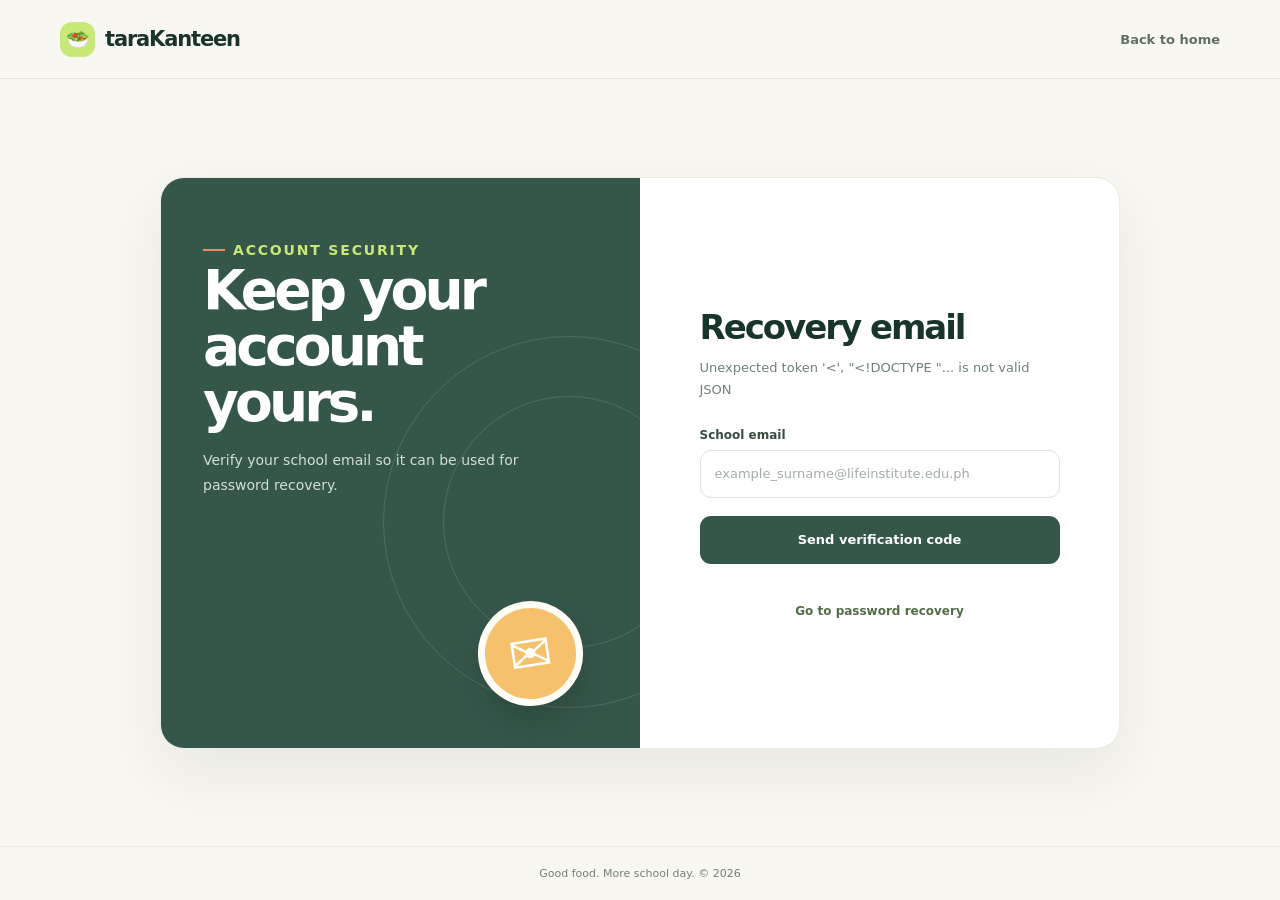
==== TaraKanteen/wwwroot/account.html @ 754a0d1d "11.13" ====
<!DOCTYPE html>
<html lang="en">
<head>
  <meta charset="UTF-8">
  <meta name="viewport" content="width=device-width, initial-scale=1">
  <meta name="theme-color" content="#f8f7f1">
  <title>Account recovery email — TaraKanteen</title>
  <link rel="stylesheet" href="style.css">
</head>
<body class="auth-page">
  <header class="auth-header">
    <div class="auth-header-inner shell">
      <a class="brand" href="index.html" aria-label="TaraKanteen home"><span class="brand-mark">🥗</span> taraKanteen</a>
      <a class="auth-home-link" href="index.html">Back to home</a>
    </div>
  </header>

  <main class="auth-main">
    <div class="auth-layout">
      <section class="auth-story" aria-label="Account recovery">
        <div class="auth-story-copy">
          <p class="eyebrow">Account security</p>
          <h1>Keep your account yours.</h1>
          <p>Verify your school email so it can be used for password recovery.</p>
        </div>
        <div class="auth-food" aria-hidden="true">✉️</div>
      </section>

      <section class="auth-form-panel" aria-labelledby="accountHeading">
        <div class="auth-form-content">
          <h2 id="accountHeading">Recovery email</h2>
          <p class="auth-intro" id="accountStatus">Checking your account...</p>

          <form id="emailRequestForm">
            <label class="auth-field" for="email">
              <span>School email</span>
              <input class="auth-input" id="email" type="email" autocomplete="email" placeholder="example_surname@lifeinstitute.edu.ph" required>
            </label>
            <button class="auth-submit" type="submit">Send verification code</button>
            <p class="auth-notice" id="requestNotice" role="status" aria-live="polite"></p>
          </form>

          <section id="verifySection" hidden>
            <hr>
            <h2>Verify your email</h2>
            <p class="auth-intro">In local development, the six-digit code appears in the VS Code terminal. It expires in 10 minutes.</p>
            <form id="verifyForm">
              <label class="auth-field" for="code">
                <span>Six-digit code</span>
                <input class="auth-input" id="code" inputmode="numeric" autocomplete="one-time-code" pattern="[0-9]{6}" maxlength="6" placeholder="000000" required>
              </label>
              <button class="auth-submit" type="submit">Verify school email</button>
              <p class="auth-notice" id="verifyNotice" role="status" aria-live="polite"></p>
            </form>
          </section>

          <p class="auth-switch"><a href="forgot-password.html">Go to password recovery</a></p>
        </div>
      </section>
    </div>
  </main>

  <footer class="auth-footer">Good food. More school day. © <span id="year"></span></footer>

  <script>
    const emailInput = document.querySelector("#email");
    const accountStatus = document.querySelector("#accountStatus");
    const requestForm = document.querySelector("#emailRequestForm");
    const verifyForm = document.querySelector("#verifyForm");
    const verifySection = document.querySelector("#verifySection");
    const requestNotice = document.querySelector("#requestNotice");
    const verifyNotice = document.querySelector("#verifyNotice");

    function showNotice(element, message, success = false) {
      element.textContent = message;
      element.classList.toggle("success", success);
    }

    async function loadAccountEmail() {
      try {
        const response = await fetch("/api/account/email-status");
        if (response.status === 401) {
          accountStatus.textContent = "Please log in before adding a recovery email.";
          requestForm.hidden = true;
          return;
        }
        const result = await response.json();
        if (!response.ok) throw new Error(result.message || "Unable to load account status.");

        if (result.emailVerified && result.email) {
          accountStatus.textContent = `Verified recovery email: ${result.email}`;
          emailInput.value = result.email;
        } else if (result.pendingEmail) {
          accountStatus.textContent = `Email awaiting verification: ${result.pendingEmail}`;
          emailInput.value = result.pendingEmail;
        } else {
          accountStatus.textContent = "Add your @lifeinstitute.edu.ph email address. It will not be used for recovery until verified.";
        }
      } catch (error) {
        accountStatus.textContent = error.message || "Could not load your account. Please try again.";
      }
    }

    requestForm.addEventListener("submit", async event => {
      event.preventDefault();
      showNotice(requestNotice, "");
      const button = requestForm.querySelector("button");
      button.disabled = true;
      try {
        const response = await fetch("/api/account/email/request-verification", {
          method: "POST",
          headers: { "Content-Type": "application/json" },
          body: JSON.stringify({ email: emailInput.value.trim() })
        });
        const result = await response.json();
        showNotice(requestNotice, result.message || "Request received.", response.ok);
        if (response.ok && !result.message?.toLowerCase().includes("already verified")) {
          verifySection.hidden = false;
          document.querySelector("#code").focus();
        }
      } catch {
        showNotice(requestNotice, "Could not connect. Please try again.");
      } finally {
        button.disabled = false;
      }
    });

    verifyForm.addEventListener("submit", async event => {
      event.preventDefault();
      showNotice(verifyNotice, "");
      const button = verifyForm.querySelector("button");
      button.disabled = true;
      try {
        const response = await fetch("/api/account/email/verify", {
          method: "POST",
          headers: { "Content-Type": "application/json" },
          body: JSON.stringify({ code: document.querySelector("#code").value.trim() })
        });
        const result = await response.json();
        if (!response.ok) {
          showNotice(verifyNotice, result.message || "Email verification failed.");
          return;
        }
        showNotice(verifyNotice, result.message || "School email verified.", true);
        accountStatus.textContent = `Verified recovery email: ${result.email}`;
        emailInput.value = result.email || emailInput.value;
        verifySection.hidden = true;
      } catch {
        showNotice(verifyNotice, "Could not connect. Please try again.");
      } finally {
        button.disabled = false;
      }
    });

    document.querySelector("#year").textContent = String(new Date().getFullYear());
    loadAccountEmail();
  </script>
</body>
</html>
---- TaraKanteen/wwwroot/style.css ----
:root {
      color-scheme: light;
      --ink: #19352b;
      --muted: #718078;
      --green: #35574a;
      --lime: #c8e878;
      --cream: #f8f7f1;
      --line: #e8e9df;
      --orange: #ed8958;
      --white: #fff;
      font-family: Inter, ui-sans-serif, system-ui, -apple-system, BlinkMacSystemFont, "Segoe UI", sans-serif;
    }

    * { box-sizing: border-box; }
    html { scroll-behavior: smooth; }
    body { margin: 0; background: var(--cream); color: var(--ink); }
    button, input { font: inherit; }
    button, a { -webkit-tap-highlight-color: transparent; }
    a { color: inherit; text-decoration: none; }
    .shell { width: min(1160px, calc(100% - 48px)); margin: 0 auto; }

    .announcement {
      padding: 10px 16px;
      background: var(--green);
      color: #f7f5e9;
      text-align: center;
      font-size: 12px;
      letter-spacing: .035em;
    }
    .announcement strong { color: var(--lime); font-weight: 700; }
    header { border-bottom: 1px solid rgba(25, 53, 43, .08); }
    .nav { height: 78px; display: flex; align-items: center; justify-content: space-between; gap: 24px; }
    .brand { display: inline-flex; align-items: center; gap: 10px; font-size: 21px; font-weight: 850; letter-spacing: -.055em; }
    .brand-mark { width: 35px; height: 35px; display: grid; place-items: center; border-radius: 12px; background: var(--lime); font-size: 19px; }
    .nav-links { display: flex; align-items: center; gap: 34px; color: #52645b; font-size: 13px; font-weight: 650; }
    .nav-links a:hover { color: var(--ink); }
    .nav-actions { display: flex; align-items: center; gap: 12px; }
    .login { color: var(--ink); font-size: 13px; font-weight: 700; padding: 10px 12px; }
    .signup-link { border-radius: 999px; padding: 11px 17px; background: var(--green); color: white; font-size: 13px; font-weight: 750; transition: background .2s; }
    .signup-link:hover { background: #183b2e; }
    .cart-button { border: 0; border-radius: 999px; padding: 11px 17px; color: white; background: var(--green); font-size: 13px; font-weight: 750; cursor: pointer; }
    .cart-button span { margin-left: 7px; color: var(--lime); }

    .hero { padding: 62px 0 70px; }
    .hero-grid { display: grid; grid-template-columns: 1fr .87fr; align-items: center; gap: 45px; }
    .eyebrow { display: inline-flex; align-items: center; gap: 8px; margin: 0 0 18px; color: #557347; font-size: 11px; font-weight: 800; letter-spacing: .13em; text-transform: uppercase; }
    .eyebrow::before { width: 22px; height: 2px; background: var(--orange); content: ""; }
    h1 { max-width: 590px; margin: 0; font-size: clamp(48px, 6.4vw, 78px); line-height: .99; letter-spacing: -.075em; }
    h1 em { color: #729346; font-family: Georgia, serif; font-weight: 500; }
    .hero-copy { max-width: 435px; margin: 22px 0 28px; color: #66766d; font-size: 16px; line-height: 1.75; }
    .hero-actions { display: flex; align-items: center; gap: 18px; }
    .primary-link { display: inline-flex; align-items: center; gap: 12px; border-radius: 999px; padding: 15px 21px; background: var(--green); color: #fff; font-size: 13px; font-weight: 750; transition: transform .2s, background .2s; }
    .primary-link:hover { transform: translateY(-2px); background: #183b2e; }
    .primary-link span { color: var(--lime); font-size: 17px; }
    .hero-login-link { color: var(--green); font-size: 13px; font-weight: 750; }
    .hero-login-link:hover { text-decoration: underline; }
    .small-note { color: #76847d; font-size: 12px; }

    .hero-art { position: relative; min-height: 385px; display: grid; place-items: center; }
    .art-circle { position: absolute; width: min(360px, 88%); aspect-ratio: 1; border-radius: 50%; background: #e6edce; }
    .food-bowl { position: relative; width: 250px; height: 250px; display: grid; place-items: center; border: 12px solid #fffdf5; border-radius: 50%; background: #f6c16d; box-shadow: 0 25px 55px rgba(43, 61, 38, .14); font-size: 118px; transform: rotate(-8deg); }
    .floating-note { position: absolute; padding: 12px 15px; border: 1px solid #edf0e5; border-radius: 16px; background: #fff; box-shadow: 0 12px 30px rgba(37, 59, 43, .08); }
    .floating-note strong { display: block; font-size: 12px; }
    .floating-note small { display: block; margin-top: 4px; color: var(--muted); font-size: 10px; }
    .note-one { top: 44px; right: 4px; transform: rotate(4deg); }
    .note-two { bottom: 42px; left: 3px; transform: rotate(-4deg); }
    .note-icon { margin-right: 5px; }
    .spark { position: absolute; color: #ee9870; font-size: 31px; }
    .spark-one { top: 54px; left: 30px; }
    .spark-two { right: 28px; bottom: 55px; font-size: 22px; }

    .trust-strip { border-top: 1px solid var(--line); border-bottom: 1px solid var(--line); }
    .trust-inner { min-height: 80px; display: flex; align-items: center; justify-content: space-between; gap: 20px; }
    .trust-item { display: flex; align-items: center; gap: 10px; color: #53675b; font-size: 12px; font-weight: 650; }
    .trust-icon { width: 32px; height: 32px; display: grid; place-items: center; border-radius: 11px; background: #edf2df; font-size: 15px; }

    .menu-section { padding: 76px 0 88px; }
    .section-heading { display: flex; align-items: end; justify-content: space-between; gap: 24px; margin-bottom: 28px; }
    .section-heading h2 { margin: 0; font-size: clamp(32px, 4vw, 43px); letter-spacing: -.06em; }
    .section-heading p { margin: 9px 0 0; color: var(--muted); font-size: 13px; }
    .menu-tools { display: flex; align-items: center; gap: 10px; }
    .search-wrap { position: relative; }
    .search-wrap span { position: absolute; top: 50%; left: 13px; transform: translateY(-50%); color: #728078; }
    .search { width: 190px; border: 1px solid #e3e7dc; border-radius: 999px; outline: 0; padding: 11px 14px 11px 36px; background: #fff; color: var(--ink); font-size: 12px; }
    .search:focus { border-color: #8da76c; box-shadow: 0 0 0 3px rgba(141, 167, 108, .14); }
    .categories { display: flex; gap: 8px; overflow-x: auto; padding: 1px 0 16px; scrollbar-width: none; }
    .categories::-webkit-scrollbar { display: none; }
    .category { flex: 0 0 auto; border: 1px solid #e3e7dc; border-radius: 999px; padding: 9px 15px; background: transparent; color: #607067; font-size: 12px; font-weight: 700; cursor: pointer; }
    .category.active, .category:hover { border-color: var(--green); background: var(--green); color: white; }
    .menu-grid { display: grid; grid-template-columns: repeat(4, 1fr); gap: 16px; }
    .menu-card { overflow: hidden; border: 1px solid #eceee5; border-radius: 18px; background: #fff; transition: transform .2s, box-shadow .2s; }
    .menu-card:hover { transform: translateY(-4px); box-shadow: 0 14px 35px rgba(37, 59, 43, .08); }
    .product-art { position: relative; height: 158px; display: grid; place-items: center; overflow: hidden; font-size: 71px; }
    .product-art::before, .product-art::after { position: absolute; border: 1px solid rgba(255,255,255,.4); border-radius: 50%; content: ""; }
    .product-art::before { width: 130px; height: 130px; }
    .product-art::after { width: 166px; height: 166px; }
    .product-art > span:not(.badge) { position: relative; z-index: 1; filter: drop-shadow(0 7px 5px rgba(62, 54, 32, .13)); }
    .art-rice { background: #f5e5c8; }
    .art-sandwich { background: #f4d8c8; }
    .art-pasta { background: #dce9c9; }
    .art-juice { background: #f4df9e; }
    .art-noodles { background: #f0c8a5; }
    .art-cookie { background: #e9d7c4; }
    .art-milk { background: #d8e9e8; }
    .art-fruit { background: #f1d5d0; }
    .badge { position: absolute; z-index: 2; top: 11px; left: 11px; border-radius: 999px; padding: 6px 9px; background: rgba(255,255,255,.88); color: #536d45; font-size: 9px; font-weight: 800; letter-spacing: .04em; text-transform: uppercase; }
    .product-info { padding: 14px; }
    .product-top { display: flex; align-items: start; justify-content: space-between; gap: 8px; }
    .product-info h3 { margin: 0; font-size: 14px; letter-spacing: -.025em; }
    .rating { color: #9b7841; font-size: 10px; white-space: nowrap; }
    .product-info p { min-height: 33px; margin: 7px 0 13px; color: #829087; font-size: 11px; line-height: 1.5; }
    .product-bottom { display: flex; align-items: center; justify-content: space-between; }
    .price { font-size: 14px; font-weight: 800; }
    .add-button { width: 31px; height: 31px; border: 0; border-radius: 50%; background: var(--green); color: white; font-size: 20px; line-height: 1; cursor: pointer; }
    .add-button:hover { background: #729346; }
    .empty-state { grid-column: 1 / -1; padding: 35px; color: var(--muted); text-align: center; }

    .how-section { padding: 68px 0; background: #edf1e3; }
    .how-heading { max-width: 540px; margin: 0 auto 35px; text-align: center; }
    .how-heading .eyebrow { justify-content: center; }
    .how-heading h2 { margin: 0; font-size: 38px; letter-spacing: -.06em; }
    .steps { display: grid; grid-template-columns: repeat(3, 1fr); gap: 18px; }
    .step { padding: 23px; border: 1px solid rgba(43, 69, 50, .09); border-radius: 16px; background: rgba(255,255,255,.68); }
    .step-number { width: 37px; height: 37px; display: grid; place-items: center; border-radius: 12px; background: var(--lime); font-weight: 850; }
    .step h3 { margin: 17px 0 7px; font-size: 15px; }
    .step p { margin: 0; color: #718078; font-size: 12px; line-height: 1.7; }

    .cta { padding: 65px 0; }
    .cta-card { position: relative; overflow: hidden; display: flex; align-items: center; justify-content: space-between; gap: 30px; border-radius: 22px; padding: 38px 44px; background: var(--green); color: #fff; }
    .cta-card::after { position: absolute; top: -125px; right: 170px; width: 300px; height: 300px; border: 1px solid rgba(255,255,255,.13); border-radius: 50%; content: ""; }
    .cta-copy { position: relative; z-index: 1; }
    .cta-copy .eyebrow { color: var(--lime); }
    .cta-copy h2 { max-width: 480px; margin: 0; font-size: clamp(29px, 4vw, 43px); line-height: 1.05; letter-spacing: -.06em; }
    .cta-copy p { margin: 12px 0 0; color: #c6d2c9; font-size: 13px; }
    .cta-card .primary-link { position: relative; z-index: 1; flex: 0 0 auto; background: var(--lime); color: var(--ink); }
    .cta-card .primary-link span { color: var(--green); }
    footer { border-top: 1px solid var(--line); padding: 24px 0; }
    .footer-inner { display: flex; align-items: center; justify-content: space-between; gap: 16px; color: #748178; font-size: 11px; }
    .footer-inner .brand { color: var(--ink); font-size: 16px; }
    .footer-links { display: flex; gap: 20px; }
    .toast { position: fixed; z-index: 10; right: 22px; bottom: 22px; max-width: calc(100% - 44px); border-radius: 13px; padding: 13px 18px; background: var(--green); color: white; box-shadow: 0 12px 30px rgba(24, 54, 41, .22); font-size: 13px; opacity: 0; transform: translateY(12px); pointer-events: none; transition: opacity .2s, transform .2s; }
    .toast.show { opacity: 1; transform: translateY(0); }

    .cart-button { display: inline-flex; align-items: center; }
    .tray-main { min-height: calc(100vh - 180px); padding: 39px 0 82px; }
    .tray-back-link { display: inline-flex; align-items: center; gap: 9px; color: #64746b; font-size: 12px; font-weight: 700; }
    .tray-back-link:hover { color: var(--ink); }
    .tray-back-link span { font-size: 17px; }
    .tray-heading { display: flex; align-items: center; justify-content: space-between; margin: 35px 0 30px; }
    .tray-heading .eyebrow { margin-bottom: 10px; }
    .tray-heading h1 { font-size: clamp(42px, 5vw, 58px); }
    .tray-heading h1 span { color: #729346; }
    .tray-item-count { margin: 10px 0 0; color: var(--muted); font-size: 13px; }
    .tray-heading-icon { width: 76px; height: 76px; display: grid; place-items: center; border-radius: 24px; background: #e6edce; font-size: 39px; transform: rotate(5deg); }
    .tray-layout { display: grid; grid-template-columns: minmax(0, 1fr) 330px; align-items: start; gap: 22px; }
    .tray-layout[hidden], .tray-empty[hidden] { display: none; }
    .tray-items, .tray-summary { border: 1px solid #e9ece3; border-radius: 19px; background: #fff; }
    .tray-items { overflow: hidden; }
    .tray-items-heading { display: flex; align-items: center; justify-content: space-between; gap: 15px; padding: 21px 23px; border-bottom: 1px solid var(--line); }
    .tray-items-heading h2, .tray-summary h2 { margin: 0; font-size: 17px; letter-spacing: -.035em; }
    .tray-items-heading > span { color: var(--muted); font-size: 11px; }
    .tray-item { display: grid; grid-template-columns: 90px minmax(0, 1fr) auto; align-items: center; gap: 17px; padding: 20px 23px; }
    .tray-item + .tray-item { border-top: 1px solid var(--line); }
    .tray-item-art { width: 90px; height: 90px; display: grid; place-items: center; border-radius: 15px; font-size: 43px; }
    .tray-item-details h3 { margin: 0; font-size: 14px; letter-spacing: -.025em; }
    .tray-item-details p { margin: 6px 0 10px; color: var(--muted); font-size: 11px; line-height: 1.5; }
    .tray-item-price { font-size: 13px; }
    .tray-item-actions { display: flex; align-items: flex-end; flex-direction: column; gap: 9px; }
    .quantity-control { display: flex; align-items: center; gap: 10px; border: 1px solid #e5e9df; border-radius: 10px; padding: 3px; }
    .quantity-control button { width: 27px; height: 27px; border: 0; border-radius: 7px; background: #f2f4ec; color: var(--green); font-size: 17px; cursor: pointer; }
    .quantity-control button:hover { background: #e6edce; }
    .quantity-control span { min-width: 13px; text-align: center; font-size: 12px; font-weight: 750; }
    .remove-item { border: 0; padding: 3px 0; background: transparent; color: #9c6955; font-size: 10px; font-weight: 700; cursor: pointer; }
    .remove-item:hover { color: #733f2b; text-decoration: underline; }
    .tray-summary { position: sticky; top: 20px; padding: 23px; }
    .tray-summary h2 { margin-bottom: 22px; }
    .summary-row, .summary-total { display: flex; align-items: center; justify-content: space-between; gap: 14px; font-size: 12px; }
    .summary-row { margin: 14px 0; color: #68786e; }
    .summary-row strong { color: var(--ink); font-size: 12px; }
    .summary-total { margin-top: 20px; padding-top: 18px; border-top: 1px solid var(--line); font-size: 14px; font-weight: 800; }
    .summary-total strong { font-size: 18px; }
    .summary-note { margin: 13px 0 20px; color: var(--muted); font-size: 10px; line-height: 1.6; }
    .summary-browse { width: 100%; justify-content: center; padding: 13px 15px; }
    .tray-empty { padding: 58px 25px; border: 1px solid #e9ece3; border-radius: 20px; background: #fff; text-align: center; }
    .tray-empty-icon { width: 76px; height: 76px; display: grid; place-items: center; margin: 0 auto 23px; border-radius: 24px; background: #e6edce; font-size: 38px; }
    .tray-empty .eyebrow { justify-content: center; margin-bottom: 10px; }
    .tray-empty h2 { margin: 0; font-size: clamp(28px, 4vw, 38px); letter-spacing: -.06em; }
    .tray-empty > p:not(.eyebrow) { margin: 10px 0 23px; color: var(--muted); font-size: 13px; }

    .auth-page { min-height: 100vh; display: flex; flex-direction: column; }
    .auth-header { border-bottom: 1px solid rgba(25, 53, 43, .08); }
    .auth-header-inner { min-height: 78px; display: flex; align-items: center; justify-content: space-between; }
    .auth-home-link { color: #607067; font-size: 13px; font-weight: 700; }
    .auth-home-link:hover { color: var(--ink); }
    .auth-main { flex: 1; display: grid; place-items: center; padding: 54px 24px; }
    .auth-layout { width: min(960px, 100%); display: grid; grid-template-columns: 1fr 1fr; overflow: hidden; border: 1px solid #e9ece3; border-radius: 24px; background: #fff; box-shadow: 0 24px 65px rgba(37, 59, 43, .08); }
    .auth-story { position: relative; min-height: 570px; display: flex; flex-direction: column; justify-content: space-between; overflow: hidden; padding: 42px; background: var(--green); color: white; }
    .auth-story::before, .auth-story::after { position: absolute; border: 1px solid rgba(255,255,255,.13); border-radius: 50%; content: ""; pointer-events: none; }
    .auth-story::before { right: -115px; bottom: 40px; width: 370px; height: 370px; }
    .auth-story::after { right: -55px; bottom: 100px; width: 250px; height: 250px; }
    .auth-story .brand { position: relative; z-index: 1; }
    .auth-story-copy { position: relative; z-index: 1; max-width: 355px; }
    .auth-story-copy .eyebrow { color: var(--lime); }
    .auth-story-copy h1 { font-size: clamp(38px, 4.5vw, 55px); line-height: 1.02; letter-spacing: -.07em; }
    .auth-story-copy h1 em { color: var(--lime); }
    .auth-story-copy p { max-width: 330px; margin: 18px 0 0; color: #d2ded5; font-size: 14px; line-height: 1.75; }
    .auth-food { position: absolute; right: 57px; bottom: 42px; z-index: 1; width: 105px; height: 105px; display: grid; place-items: center; border: 7px solid #fffdf5; border-radius: 50%; background: #f6c16d; box-shadow: 0 17px 35px rgba(0,0,0,.15); font-size: 52px; transform: rotate(-9deg); }
    .auth-form-panel { display: flex; align-items: center; padding: 52px; }
    .auth-form-content { width: 100%; max-width: 360px; margin: 0 auto; }
    .auth-form-content h2 { margin: 0; font-size: 34px; letter-spacing: -.06em; }
    .auth-intro { margin: 10px 0 28px; color: var(--muted); font-size: 13px; line-height: 1.65; }
    .auth-field { display: block; margin-bottom: 18px; }
    .auth-field > span { display: block; margin-bottom: 8px; color: #344c40; font-size: 12px; font-weight: 750; }
    .auth-input-wrap { position: relative; }
    .auth-input { width: 100%; height: 48px; border: 1px solid #dfe5db; border-radius: 11px; outline: 0; padding: 0 14px; background: #fff; color: var(--ink); font-size: 13px; transition: border-color .2s, box-shadow .2s; }
    .auth-input::placeholder { color: #a3ada5; }
    .auth-input:focus { border-color: #8da76c; box-shadow: 0 0 0 3px rgba(141, 167, 108, .14); }
    .auth-input-wrap .auth-input { padding-right: 70px; }
    .auth-password-toggle { position: absolute; top: 50%; right: 13px; transform: translateY(-50%); border: 0; padding: 5px; background: transparent; color: #68786e; font-size: 11px; font-weight: 750; cursor: pointer; }
    .auth-password-toggle:hover { color: var(--ink); }
    .auth-form-options { display: flex; align-items: center; justify-content: space-between; gap: 12px; margin: 2px 0 23px; color: #68786e; font-size: 11px; }
    .auth-remember { display: inline-flex; align-items: center; gap: 7px; cursor: pointer; }
    .auth-remember input { width: 15px; height: 15px; margin: 0; accent-color: var(--green); }
    .auth-help-link { color: #526d43; font-weight: 750; }
    .auth-help-link:hover { text-decoration: underline; }
    .auth-submit { width: 100%; min-height: 48px; border: 0; border-radius: 11px; background: var(--green); color: white; font-size: 13px; font-weight: 800; cursor: pointer; transition: background .2s, transform .2s; }
    .auth-submit:hover { transform: translateY(-1px); background: #183b2e; }
    .auth-notice { min-height: 20px; margin: 12px 0 0; color: #a65b39; font-size: 12px; line-height: 1.5; }
    .auth-notice.success { color: #526d43; }
    .auth-switch { margin: 8px 0 0; color: var(--muted); font-size: 12px; text-align: center; }
    .auth-switch a { color: #526d43; font-weight: 750; }
    .auth-switch a:hover { text-decoration: underline; }
    .auth-footer { padding: 20px 24px; border-top: 1px solid var(--line); color: #748178; text-align: center; font-size: 11px; }

    .dashboard-page { min-height: 100vh; background: #f5f6ef; }
    .dashboard-header { background: #fff; border-bottom: 1px solid var(--line); }
    .dashboard-nav { min-height: 74px; display: flex; align-items: center; justify-content: space-between; gap: 20px; }
    .role-badge { border-radius: 999px; padding: 5px 8px; background: #edf2df; color: #536d45; font-size: 9px; letter-spacing: .08em; }
    .dashboard-nav-actions { display: flex; align-items: center; gap: 18px; }
    .dashboard-user { color: #56675e; font-size: 12px; font-weight: 700; }
    .text-button { border: 0; padding: 8px 0; background: transparent; color: #526d43; font-size: 12px; font-weight: 750; cursor: pointer; }
    .text-button:hover { text-decoration: underline; }
    .dashboard-main { padding-top: 42px; padding-bottom: 78px; }
    .dashboard-welcome { display: flex; align-items: end; justify-content: space-between; gap: 24px; margin-bottom: 25px; }
    .dashboard-welcome .eyebrow { margin-bottom: 10px; }
    .dashboard-welcome h1 { font-size: clamp(35px, 4vw, 48px); letter-spacing: -.065em; }
    .dashboard-welcome h1 span { color: #729346; }
    .dashboard-welcome p:not(.eyebrow) { margin: 10px 0 0; color: var(--muted); font-size: 13px; }
    .dashboard-date { color: #738178; font-size: 12px; font-weight: 650; }
    .dashboard-alert { min-height: 0; margin: 0; color: #a65b39; font-size: 12px; }
    .dashboard-alert:not(:empty) { margin: 0 0 16px; }
    .dashboard-alert.success { color: #526d43; }
    .metric-grid { display: grid; grid-template-columns: repeat(4, 1fr); gap: 15px; margin-bottom: 24px; }
    .metric-card { display: flex; flex-direction: column; min-height: 132px; border: 1px solid #e8ebe1; border-radius: 16px; padding: 19px; background: #fff; }
    .metric-label { color: #6b7b71; font-size: 11px; font-weight: 700; }
    .metric-card strong { margin-top: 10px; font-size: 27px; letter-spacing: -.045em; }
    .metric-foot { margin-top: auto; padding-top: 8px; color: #92a096; font-size: 10px; }
    .metric-warning strong { color: #bd6c45; }
    .dashboard-panel, .student-order-panel { margin-top: 20px; overflow: hidden; border: 1px solid #e8ebe1; border-radius: 17px; background: #fff; }
    .panel-heading { display: flex; align-items: center; justify-content: space-between; gap: 18px; padding: 21px 22px 18px; }
    .panel-heading .eyebrow { margin-bottom: 7px; font-size: 9px; }
    .panel-heading h2 { margin: 0; font-size: 21px; letter-spacing: -.045em; }
    .panel-caption { color: #849188; font-size: 11px; }
    .product-form { display: grid; grid-template-columns: 1.15fr 1.5fr .65fr .8fr .45fr .55fr; align-items: end; gap: 12px; padding: 0 22px 20px; }
    .dashboard-field { display: block; min-width: 0; }
    .dashboard-field span { display: block; margin-bottom: 7px; color: #57685e; font-size: 10px; font-weight: 750; }
    .dashboard-field input, .dashboard-field select { width: 100%; height: 39px; min-width: 0; border: 1px solid #e0e5dc; border-radius: 9px; outline: 0; padding: 0 10px; background: #fff; color: var(--ink); font-size: 11px; }
    .dashboard-field input:focus, .dashboard-field select:focus { border-color: #8da76c; box-shadow: 0 0 0 3px rgba(141,167,108,.13); }
    .dashboard-checkbox { display: flex; align-items: center; gap: 7px; color: #57685e; font-size: 10px; font-weight: 700; }
    .dashboard-checkbox input { accent-color: var(--green); }
    .product-form-actions { display: flex; gap: 8px; grid-column: 1 / -1; }
    .counter-order-form { display: grid; grid-template-columns: 1.2fr .55fr 1.2fr auto; align-items: end; gap: 13px; padding: 0 22px 20px; }
    .dashboard-primary, .dashboard-secondary { min-height: 39px; border: 0; border-radius: 9px; padding: 0 15px; font-size: 11px; font-weight: 800; cursor: pointer; }
    .dashboard-primary { background: var(--green); color: #fff; }
    .dashboard-primary:hover:not(:disabled) { background: #183b2e; }
    .dashboard-primary:disabled { opacity: .48; cursor: not-allowed; }
    .dashboard-secondary { border: 1px solid #dfe5db; background: #fff; color: #526d43; }
    .dashboard-secondary:hover:not(:disabled) { background: #f2f4ec; }
    .dashboard-secondary:disabled { opacity: .5; cursor: not-allowed; }
    .table-wrap { width: 100%; overflow-x: auto; border-top: 1px solid #edf0e9; }
    .dashboard-table { width: 100%; border-collapse: collapse; text-align: left; }
    .dashboard-table th { padding: 12px 16px; background: #fafbf8; color: #839087; font-size: 9px; font-weight: 800; letter-spacing: .06em; text-transform: uppercase; white-space: nowrap; }
    .dashboard-table td { min-width: 75px; padding: 13px 16px; border-top: 1px solid #f0f2ec; color: #617168; font-size: 11px; vertical-align: middle; }
    .dashboard-table td strong { color: var(--ink); }
    .dashboard-table tbody tr:hover { background: #fcfcf9; }
    .dashboard-table .table-product-icon { display: inline-grid; width: 28px; height: 28px; place-items: center; margin-right: 8px; border-radius: 9px; background: #f3f5ec; font-size: 15px; vertical-align: middle; }
    .capitalize { text-transform: capitalize; }
    .stock-low { color: #b8613d; font-weight: 800; }
    .status-pill { display: inline-flex; border-radius: 999px; padding: 5px 8px; background: #edf2df; color: #526d43; font-size: 9px; font-weight: 800; white-space: nowrap; }
    .status-unavailable, .status-cancelled { background: #f8e9e3; color: #9c573a; }
    .status-ready { background: #e4eff4; color: #416578; }
    .status-completed { background: #e8eee8; color: #526b55; }
    .table-action { border: 0; padding: 7px 10px; border-radius: 7px; background: #f0f3e8; color: #506a43; font-size: 10px; font-weight: 800; cursor: pointer; }
    .table-action:hover { background: #e4ebd5; }
    .status-select { min-width: 110px; height: 32px; border: 1px solid #e0e5dc; border-radius: 8px; padding: 0 8px; background: #fff; color: #506257; font-size: 10px; }
    .table-empty { padding: 27px !important; color: #829087 !important; text-align: center; }
    .student-main { padding-top: 44px; }
    .student-welcome { align-items: center; margin-bottom: 24px; }
    .student-welcome .primary-link { padding: 12px 17px; }
    .student-layout { display: grid; grid-template-columns: minmax(0, 1fr) 330px; align-items: start; gap: 22px; }
    .student-menu { min-width: 0; }
    .student-menu > .panel-heading { padding: 15px 0 19px; }
    .student-menu .search-wrap { flex: 0 0 210px; }
    .student-menu .search { width: 100%; }
    .student-product-grid { display: grid; grid-template-columns: repeat(2, minmax(0, 1fr)); gap: 13px; }
    .student-product-card { display: grid; grid-template-columns: 74px minmax(0, 1fr); gap: 13px; min-width: 0; border: 1px solid #e8ebe1; border-radius: 15px; padding: 13px; background: #fff; }
    .student-product-icon { display: grid; width: 74px; height: 78px; place-items: center; border-radius: 12px; background: #f3f0e2; font-size: 35px; }
    .student-product-card:nth-child(4n + 2) .student-product-icon { background: #f6e8df; }
    .student-product-card:nth-child(4n + 3) .student-product-icon { background: #e9efdf; }
    .student-product-card:nth-child(4n) .student-product-icon { background: #e4eeee; }
    .student-product-info { min-width: 0; }
    .product-category { color: #819071; font-size: 8px; font-weight: 800; letter-spacing: .08em; text-transform: uppercase; }
    .student-product-info h3 { margin: 4px 0; overflow-wrap: anywhere; font-size: 12px; }
    .student-product-info p { margin: 0; color: #849188; font-size: 9px; line-height: 1.4; }
    .student-product-bottom { display: flex; align-items: center; justify-content: space-between; gap: 5px; margin-top: 7px; }
    .student-product-bottom strong { font-size: 13px; }
    .add-order-button { min-height: 29px; padding: 0 10px; font-size: 9px; }
    .stock-note { display: block; margin-top: 4px; color: #97a198; font-size: 8px; }
    .student-order-column { position: sticky; top: 16px; }
    .student-order-panel { margin-top: 0; padding: 0 18px 18px; }
    .student-order-panel + .student-order-panel { margin-top: 16px; }
    .student-order-panel .panel-heading { padding: 18px 0 14px; }
    .student-order-panel .panel-heading h2 { font-size: 18px; }
    .order-bag { display: grid; width: 37px; height: 37px; place-items: center; border-radius: 12px; background: #edf2df; font-size: 20px; }
    .student-cart-items { max-height: 240px; overflow-y: auto; }
    .student-cart-row { display: flex; align-items: center; justify-content: space-between; gap: 8px; padding: 11px 0; border-bottom: 1px solid #f0f2ec; }
    .student-cart-row > div:first-child { min-width: 0; }
    .student-cart-row strong, .student-cart-row span { display: block; }
    .student-cart-row strong { overflow-wrap: anywhere; font-size: 10px; }
    .student-cart-row > div:first-child span { margin-top: 4px; color: #8b978f; font-size: 9px; }
    .cart-quantity { display: flex; align-items: center; gap: 7px; flex: 0 0 auto; }
    .cart-quantity button { width: 23px; height: 23px; border: 0; border-radius: 7px; background: #f0f3e8; color: #506a43; font-size: 15px; cursor: pointer; }
    .cart-quantity span { min-width: 12px; text-align: center; font-size: 10px; font-weight: 800; }
    .order-empty { margin: 0; padding: 17px 0; color: #8b978f; font-size: 10px; line-height: 1.5; }
    .student-cart-total { display: flex; align-items: center; justify-content: space-between; margin: 15px 0; padding-top: 13px; border-top: 1px solid #e9ece3; font-size: 12px; font-weight: 750; }
    .student-cart-total strong { font-size: 17px; }
    .order-submit { width: 100%; }
    .order-help { margin: 10px 0 0; color: #94a097; font-size: 9px; text-align: center; }
    .history-order { padding: 12px 0; border-top: 1px solid #f0f2ec; }
    .history-order-top, .history-order-bottom { display: flex; align-items: center; justify-content: space-between; gap: 8px; }
    .history-order-top > strong { font-size: 10px; }
    .history-order p { margin: 8px 0; color: #76847b; font-size: 9px; line-height: 1.5; }
    .history-order-bottom { color: #909b93; font-size: 9px; }
    .history-order-bottom strong { color: var(--ink); font-size: 11px; }

    @media (max-width: 850px) {
      .nav-links { gap: 18px; }
      .hero-grid { gap: 20px; }
      .hero-art { min-height: 330px; }
      .food-bowl { width: 210px; height: 210px; font-size: 98px; }
      .menu-grid { grid-template-columns: repeat(2, 1fr); }
      .trust-inner { flex-wrap: wrap; justify-content: center; padding: 18px 0; }
      .auth-story { padding: 34px; }
      .auth-form-panel { padding: 38px; }
      .tray-layout { grid-template-columns: minmax(0, 1fr) 285px; gap: 14px; }
      .tray-item { grid-template-columns: 72px minmax(0, 1fr) auto; gap: 12px; padding: 17px; }
      .tray-item-art { width: 72px; height: 72px; font-size: 36px; }
      .tray-summary { padding: 19px; }
      .metric-grid { grid-template-columns: repeat(2, 1fr); }
      .product-form { grid-template-columns: repeat(3, 1fr); }
      .student-layout { grid-template-columns: minmax(0, 1fr) 280px; gap: 14px; }
      .student-product-grid { grid-template-columns: 1fr; }
    }
    @media (max-width: 620px) {
      .shell { width: min(100% - 34px, 480px); }
      .announcement { font-size: 10px; }
      .nav { height: 67px; }
      .nav-links { display: none; }
      .nav-actions { gap: 4px; }
      .login { padding: 9px 7px; }
      .signup-link { padding: 10px 11px; }
      .cart-button { padding: 10px 11px; }
      .brand { font-size: 19px; }
      .hero { padding: 45px 0 48px; }
      .hero-grid { grid-template-columns: 1fr; }
      h1 { max-width: 470px; font-size: clamp(49px, 13vw, 67px); }
      .hero-copy { margin: 17px 0 22px; font-size: 14px; }
      .hero-art { min-height: 295px; margin-top: 2px; }
      .art-circle { width: 260px; }
      .food-bowl { width: 190px; height: 190px; font-size: 89px; }
      .note-one { right: 3px; }
      .note-two { left: 1px; }
      .trust-item { width: calc(50% - 12px); font-size: 10px; }
      .trust-inner { justify-content: flex-start; gap: 13px 20px; }
      .menu-section { padding: 56px 0 64px; }
      .section-heading { align-items: flex-start; flex-direction: column; margin-bottom: 20px; }
      .menu-tools, .search-wrap, .search { width: 100%; }
      .search { padding-top: 12px; padding-bottom: 12px; }
      .menu-grid { gap: 10px; }
      .product-art { height: 125px; font-size: 58px; }
      .product-info { padding: 11px; }
      .product-info h3 { font-size: 12px; }
      .rating { font-size: 9px; }
      .product-info p { font-size: 10px; min-height: 30px; }
      .steps { grid-template-columns: 1fr; }
      .how-section { padding: 53px 0; }
      .how-heading h2 { font-size: 32px; }
      .cta { padding: 48px 0; }
      .cta-card { align-items: flex-start; flex-direction: column; padding: 30px 25px; }
      .cta-card::after { right: -90px; }
      .footer-inner { align-items: flex-start; flex-wrap: wrap; }
      .footer-links { gap: 12px; }
      .auth-header-inner { min-height: 67px; }
      .auth-main { padding: 28px 17px; }
      .auth-layout { grid-template-columns: 1fr; border-radius: 19px; }
      .auth-story { min-height: 255px; padding: 24px; }
      .auth-story .brand { font-size: 18px; }
      .auth-story-copy { margin-top: 28px; }
      .auth-story-copy .eyebrow { margin-bottom: 12px; font-size: 9px; }
      .auth-story-copy h1 { max-width: 320px; font-size: 38px; }
      .auth-story-copy p { max-width: 260px; margin-top: 10px; font-size: 12px; }
      .auth-food { right: 22px; bottom: 22px; width: 72px; height: 72px; border-width: 5px; font-size: 36px; }
      .auth-form-panel { padding: 30px 24px; }
      .auth-form-content h2 { font-size: 30px; }
      .auth-intro { margin-bottom: 22px; }
      .tray-main { padding-top: 28px; }
      .tray-heading { margin: 28px 0 22px; }
      .tray-heading-icon { width: 60px; height: 60px; border-radius: 19px; font-size: 31px; }
      .tray-layout { grid-template-columns: 1fr; }
      .tray-summary { position: static; }
      .tray-items-heading { padding: 18px; }
      .tray-item { grid-template-columns: 61px minmax(0, 1fr) auto; gap: 11px; padding: 15px; }
      .tray-item-art { width: 61px; height: 61px; border-radius: 12px; font-size: 31px; }
      .tray-item-details p { font-size: 10px; }
      .quantity-control { gap: 6px; }
      .quantity-control button { width: 25px; height: 25px; }
      .tray-empty { padding: 45px 19px; }
      .dashboard-main, .student-main { padding-top: 29px; padding-bottom: 50px; }
      .dashboard-nav { min-height: 66px; }
      .dashboard-nav .brand { gap: 7px; font-size: 16px; }
      .role-badge { padding: 4px 6px; font-size: 8px; }
      .dashboard-nav-actions { gap: 10px; }
      .dashboard-user { max-width: 90px; overflow: hidden; text-overflow: ellipsis; white-space: nowrap; }
      .dashboard-welcome { align-items: flex-start; flex-direction: column; gap: 13px; }
      .dashboard-welcome h1 { font-size: 37px; }
      .metric-grid { gap: 9px; }
      .metric-card { min-height: 116px; padding: 14px; }
      .metric-card strong { font-size: 23px; }
      .panel-heading { align-items: flex-start; flex-direction: column; padding: 18px 16px 14px; }
      .panel-caption { font-size: 10px; }
      .product-form { grid-template-columns: repeat(2, minmax(0, 1fr)); padding: 0 16px 17px; }
      .counter-order-form { grid-template-columns: 1fr 1fr; padding: 0 16px 17px; }
      .product-form-actions { grid-column: 1 / -1; }
      .dashboard-table { min-width: 650px; }
      .order-table { min-width: 760px; }
      .student-layout { grid-template-columns: 1fr; }
      .student-menu > .panel-heading { flex-direction: row; align-items: end; padding: 12px 0 16px; }
      .student-menu .search-wrap { flex: 0 1 190px; }
      .student-product-grid { grid-template-columns: repeat(2, minmax(0, 1fr)); }
      .student-order-column { position: static; }
      .student-welcome { align-items: flex-start; }
      .student-product-card { grid-template-columns: 62px minmax(0, 1fr); gap: 9px; padding: 10px; }
      .student-product-icon { width: 62px; height: 68px; font-size: 30px; }
    }
    @media (prefers-reduced-motion: reduce) {
      *, *::before, *::after { scroll-behavior: auto !important; transition-duration: .01ms !important; }
    }
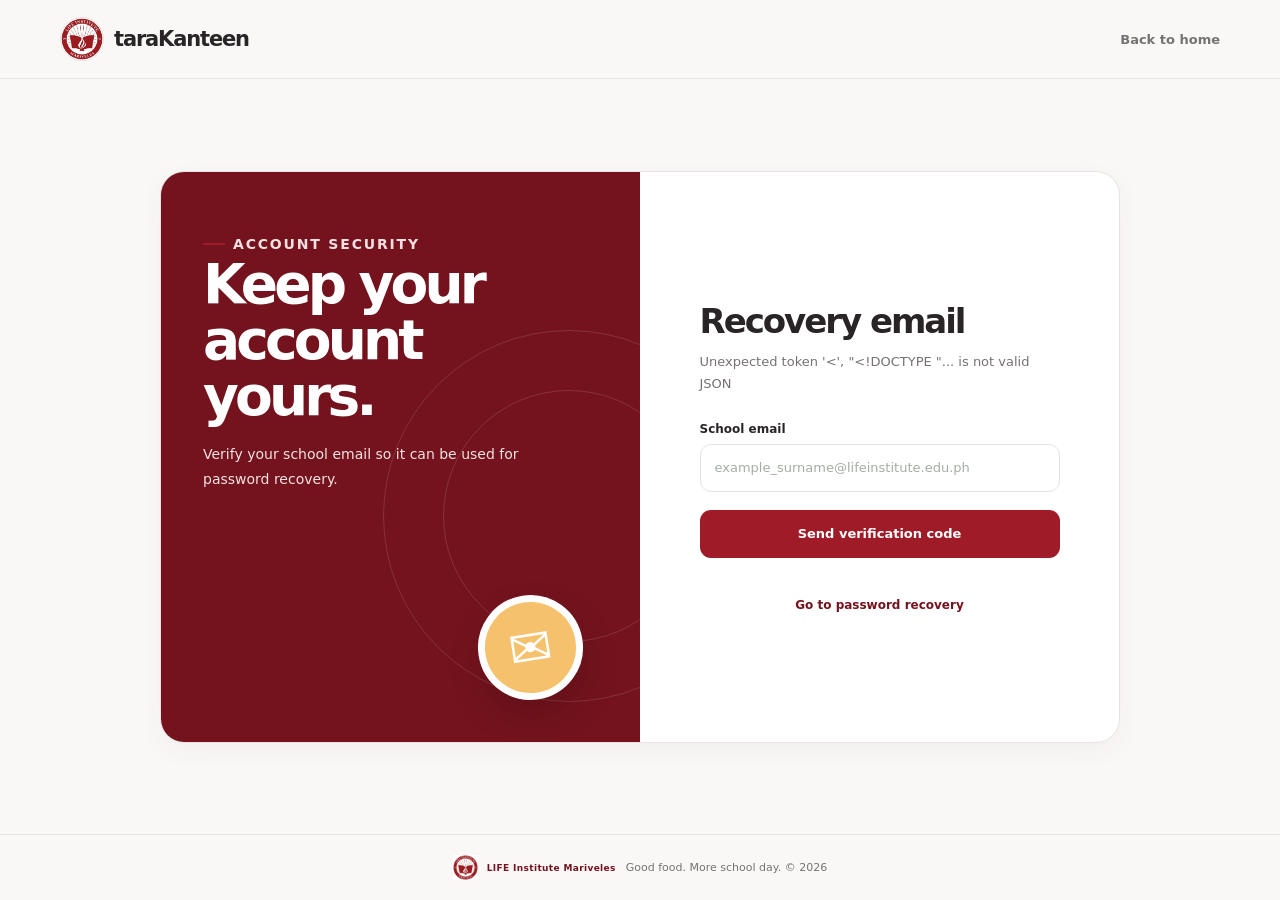
==== commit f968b963: "11.24" ====
--- a/TaraKanteen/wwwroot/account.html
+++ b/TaraKanteen/wwwroot/account.html
@@ -1,16 +1,16 @@
-<!DOCTYPE html>
+ <!DOCTYPE html>
 <html lang="en">
 <head>
   <meta charset="UTF-8">
   <meta name="viewport" content="width=device-width, initial-scale=1">
-  <meta name="theme-color" content="#f8f7f1">
+  <meta name="theme-color" content="#74131D">
   <title>Account recovery email — TaraKanteen</title>
   <link rel="stylesheet" href="style.css">
 </head>
 <body class="auth-page">
   <header class="auth-header">
     <div class="auth-header-inner shell">
-      <a class="brand" href="index.html" aria-label="TaraKanteen home"><span class="brand-mark">🥗</span> taraKanteen</a>
+      <a class="brand" href="index.html" aria-label="TaraKanteen home"><span class="brand-mark"><img class="brand-logo" src="images/logo.jpg" alt=""></span> taraKanteen</a>
       <a class="auth-home-link" href="index.html">Back to home</a>
     </div>
   </header>
@@ -60,7 +60,7 @@
     </div>
   </main>
 
-  <footer class="auth-footer">Good food. More school day. © <span id="year"></span></footer>
+  <footer class="auth-footer"><span class="school-brand"><img src="images/logo.jpg" alt=""> LIFE Institute Mariveles</span><span>Good food. More school day. © <span id="year"></span></span></footer>
 
   <script>
     const emailInput = document.querySelector("#email");
--- a/TaraKanteen/wwwroot/style.css
+++ b/TaraKanteen/wwwroot/style.css
@@ -1,12 +1,12 @@
 :root {
       color-scheme: light;
-      --ink: #19352b;
-      --muted: #718078;
-      --green: #35574a;
-      --lime: #c8e878;
-      --cream: #f8f7f1;
-      --line: #e8e9df;
-      --orange: #ed8958;
+      --ink: #292426;
+      --muted: #777174;
+      --green: #9e1b27;
+      --lime: #f3e8e8;
+      --cream: #faf8f7;
+      --line: #e8e3e2;
+      --orange: #9e1b27;
       --white: #fff;
       font-family: Inter, ui-sans-serif, system-ui, -apple-system, BlinkMacSystemFont, "Segoe UI", sans-serif;
     }
@@ -454,4 +454,116 @@
     }
     @media (prefers-reduced-motion: reduce) {
       *, *::before, *::after { scroll-behavior: auto !important; transition-duration: .01ms !important; }
+    }
+
+    :root {
+      --maroon: #9e1b27;
+      --maroon-dark: #74131d;
+      --blush: #f3e8e8;
+      --soft-gray: #e8e3e2;
+    }
+
+    body { background: var(--cream); color: var(--ink); }
+    header { border-color: var(--line); }
+    .brand { color: var(--ink); }
+    .brand-mark { width: 44px; height: 44px; flex: 0 0 44px; overflow: hidden; border: 1px solid var(--line); border-radius: 50%; background: #fff; }
+    .brand-logo { display: block; width: 100%; max-width: 100%; height: 100%; max-height: 100%; object-fit: contain; }
+    .announcement { background: var(--maroon-dark); color: #fff; }
+    .announcement strong { color: #f5dfe0; }
+    .nav-links, .login, .auth-home-link, .tray-back-link { color: var(--muted); }
+    .nav-links a:hover, .login:hover, .auth-home-link:hover, .tray-back-link:hover { color: var(--maroon); }
+    .signup-link, .cart-button, .primary-link, .add-button, .auth-submit, .dashboard-primary,
+    .toast, .table-action { background: var(--maroon); color: #fff; }
+    .signup-link:hover, .primary-link:hover, .auth-submit:hover,
+    .dashboard-primary:hover:not(:disabled), .table-action:hover,
+    .add-button:hover { background: var(--maroon-dark); }
+    .cart-button span, .primary-link span { color: #f5dfe0; }
+    .eyebrow, h1 em, .tray-heading h1 span, .dashboard-welcome h1 span { color: var(--maroon); }
+    .eyebrow::before { background: var(--maroon); }
+    .hero-copy, .section-heading p, .small-note, .product-info p,
+    .step p, .footer-inner, .tray-item-count, .summary-note,
+    .auth-intro, .auth-switch, .dashboard-welcome p:not(.eyebrow) { color: var(--muted); }
+    .search-wrap span { color: var(--muted); }
+    .art-circle, .trust-icon, .tray-heading-icon, .tray-empty-icon,
+    .role-badge, .status-pill, .order-bag { background: var(--blush); }
+    .trust-item, .role-badge, .status-pill, .auth-help-link, .auth-switch a,
+    .text-button, .auth-password-toggle, .dashboard-secondary { color: var(--maroon-dark); }
+    .trust-strip, .tray-items, .tray-summary, .tray-empty, .auth-layout,
+    .metric-card, .dashboard-panel, .student-order-panel, .student-product-card,
+    .menu-card, .step { border-color: var(--line); }
+    .search, .auth-input, .dashboard-field input, .dashboard-field select, .status-select,
+    .category, .quantity-control { border-color: var(--line); color: var(--ink); }
+    .search:focus, .auth-input:focus, .dashboard-field input:focus,
+    .dashboard-field select:focus, .status-select:focus {
+      border-color: var(--maroon);
+      box-shadow: 0 0 0 3px rgba(158, 27, 39, .12);
+    }
+    .category { color: var(--muted); }
+    .category.active, .category:hover, .quantity-control button,
+    .cart-quantity button, .table-action { border-color: var(--maroon); }
+    .category.active, .category:hover { background: var(--maroon); color: #fff; }
+    .quantity-control button, .cart-quantity button { background: var(--blush); color: var(--maroon-dark); }
+    .quantity-control button:hover, .cart-quantity button:hover { background: #ead4d5; }
+    .how-section { background: #f3e8e8; }
+    .step-number { background: var(--maroon); color: #fff; }
+    .cta-card { background: var(--maroon-dark); }
+    .cta-copy .eyebrow { color: #f5dfe0; }
+    .cta-copy p { color: #f0d8da; }
+    .cta-card .primary-link { background: #fff; color: var(--maroon-dark); }
+    .cta-card .primary-link span { color: var(--maroon); }
+    .art-pasta, .trust-icon, .student-product-card:nth-child(4n + 3) .student-product-icon,
+    .status-completed { background: #f3e8e8; }
+    .badge, .product-category { color: var(--maroon-dark); }
+    .student-product-card:nth-child(4n + 2) .student-product-icon,
+    .student-product-card:nth-child(4n) .student-product-icon { background: #f7f1f0; }
+    .auth-header, .dashboard-header { border-color: var(--line); }
+    .auth-story { background: var(--maroon-dark); }
+    .auth-story-copy .eyebrow, .auth-story-copy h1 em { color: #f6dfe0; }
+    .auth-story-copy p { color: #f2e3e3; }
+    .auth-food { border-color: #fff; }
+    .auth-field > span, .dashboard-field span { color: var(--ink); }
+    .auth-password-toggle:hover, .auth-help-link:hover, .auth-switch a:hover { color: var(--maroon); }
+    .auth-remember input, .dashboard-checkbox input { accent-color: var(--maroon); }
+    .auth-notice { color: var(--maroon-dark); }
+    .auth-notice.success, .dashboard-alert.success { color: #38644a; }
+    .dashboard-page { background: var(--cream); }
+    .dashboard-header { background: var(--maroon-dark); }
+    .dashboard-header .brand, .dashboard-header .dashboard-user { color: #fff; }
+    .dashboard-header .brand-mark { border-color: rgba(255,255,255,.35); }
+    .dashboard-header .role-badge { background: rgba(255,255,255,.16); color: #fff; }
+    .dashboard-header .text-button { color: #fff; }
+    .dashboard-alert, .stock-low, .metric-warning strong { color: var(--maroon); }
+    .metric-label, .panel-caption, .dashboard-date, .dashboard-table td { color: var(--muted); }
+    .metric-foot, .stock-note, .order-help { color: #777174; }
+    .dashboard-secondary:hover:not(:disabled) { background: var(--blush); }
+    .dashboard-table th { background: #faf8f7; color: var(--muted); }
+    .dashboard-table td, .table-wrap { border-color: var(--line); }
+    .dashboard-table tbody tr:hover { background: #fcf9f8; }
+    .dashboard-table .table-product-icon { background: var(--blush); }
+    .status-unavailable, .status-cancelled { background: #f6e5e2; color: var(--maroon-dark); }
+    .status-ready { background: #f3e8e8; color: var(--maroon-dark); }
+    .table-action:hover { background: var(--maroon-dark); }
+    .footer-inner .brand { color: var(--ink); }
+    .auth-footer { color: var(--muted); }
+    .menu-card:hover { box-shadow: 0 14px 35px rgba(70, 24, 29, .09); }
+    .floating-note, .menu-card, .student-product-card, .metric-card, .dashboard-panel,
+    .student-order-panel, .tray-items, .tray-summary, .auth-layout { box-shadow: 0 8px 26px rgba(64, 32, 35, .045); }
+    :focus-visible { outline: 3px solid rgba(158, 27, 39, .45); outline-offset: 3px; }
+
+    .school-brand { display: inline-flex; align-items: center; gap: 9px; color: var(--maroon-dark); font-size: 10px; font-weight: 750; letter-spacing: .04em; }
+    .school-brand img { width: 28px; height: 28px; object-fit: contain; }
+    .footer-inner .school-brand { margin-left: auto; }
+    .auth-footer { display: flex; align-items: center; justify-content: center; gap: 10px; }
+    .auth-footer .school-brand { font-size: 9px; }
+    .auth-footer .school-brand img { width: 25px; height: 25px; }
+    .menu-disclaimer { margin: 20px 0 0; color: var(--muted); font-size: 11px; }
+    .status-completed { color: #385b45; }
+    .art-milk { background: #f3e8e8; }
+    .stock-low { color: var(--maroon-dark); }
+
+    @media (max-width: 620px) {
+      .footer-inner .school-brand { margin-left: 0; }
+      .auth-footer { flex-wrap: wrap; }
+      .nav { height: auto; min-height: 67px; flex-wrap: wrap; gap: 8px; padding: 10px 0; }
+      .nav-actions { flex: 1 1 100%; justify-content: flex-start; }
     }
